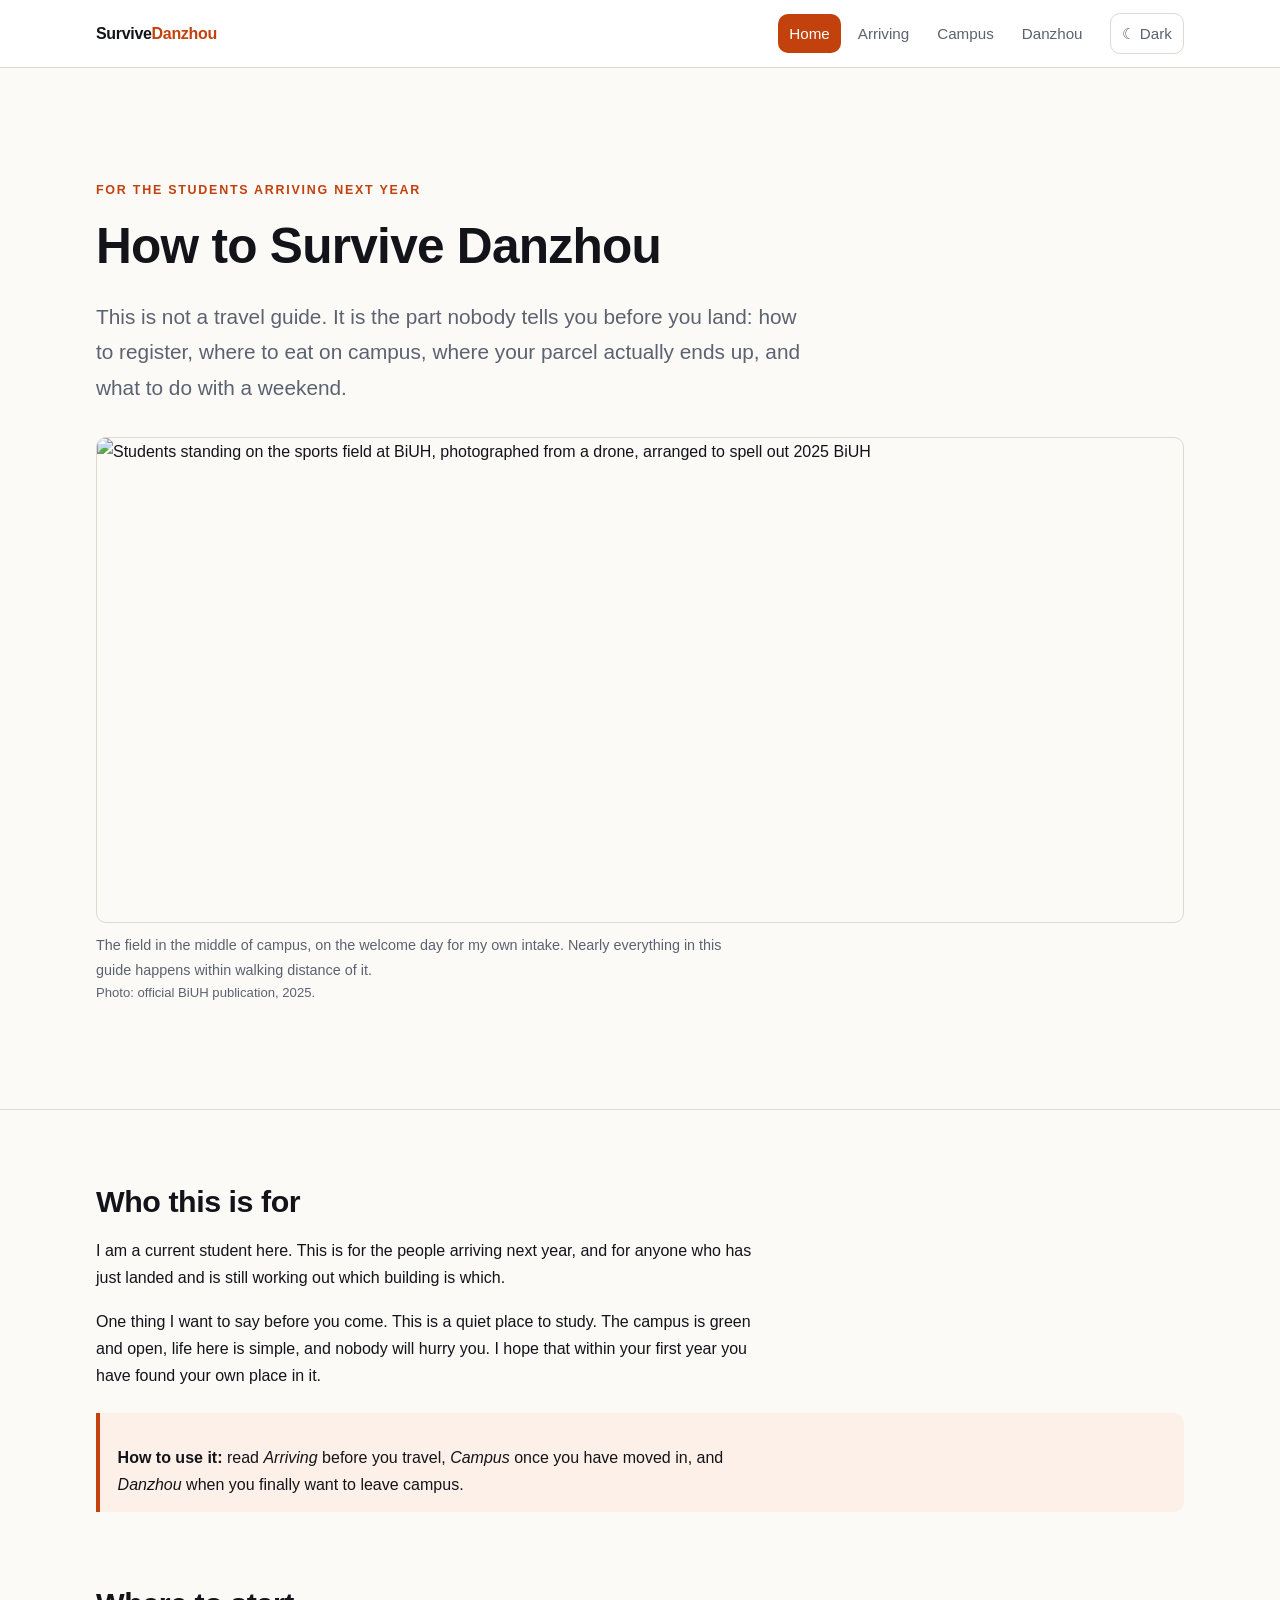
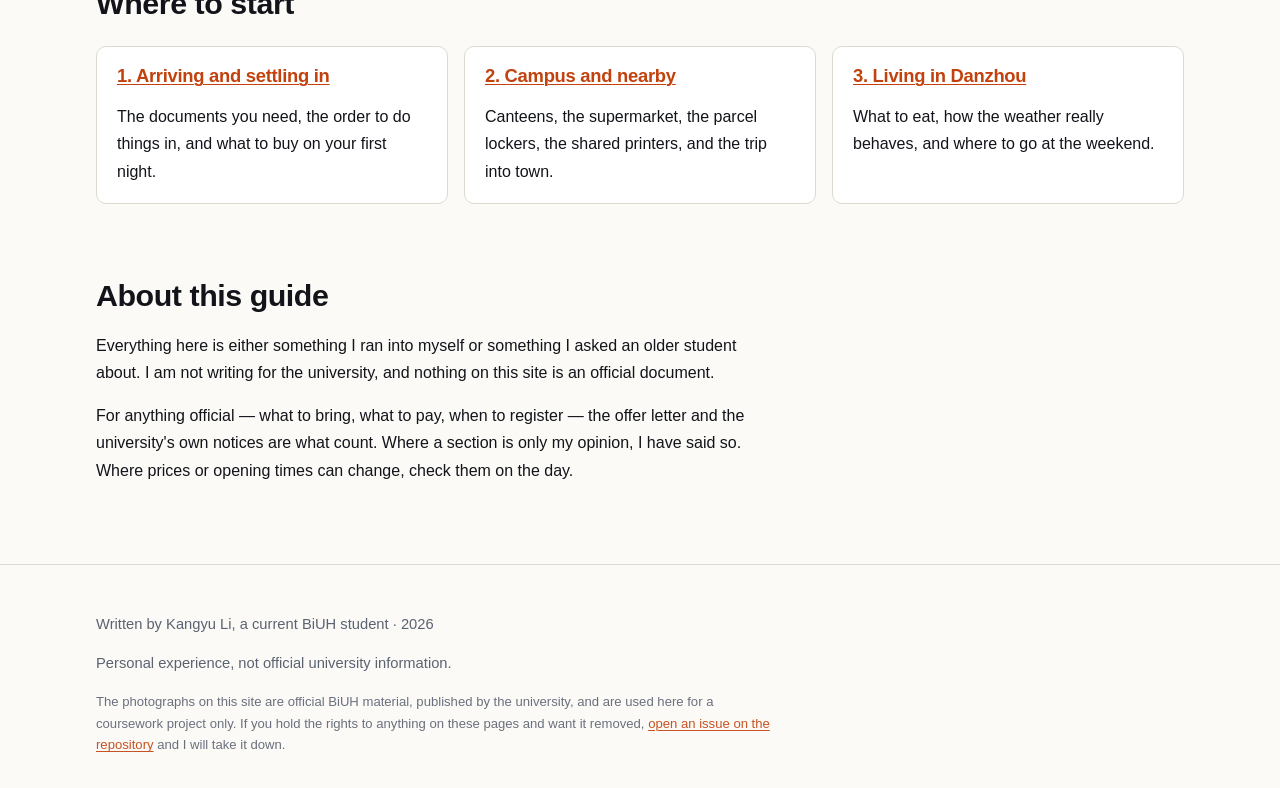
==== index.html @ 8261fba6 "a11y: name the theme button by what it does, and give the table and the landmark what they were miss" ====
<!doctype html>
<html lang="en">
<head>
<meta charset="utf-8">
<meta name="viewport" content="width=device-width, initial-scale=1">
<title>How to Survive Danzhou — a guide for new students</title>
<meta name="description" content="A survival guide for new BiUH students in Danzhou: getting registered, campus routine, local food and getting around.">

<!-- ===== Open Graph / link preview (required on every page) ===== -->
<meta property="og:title" content="How to Survive Danzhou">
<meta property="og:description" content="Registration, campus routine, local food and getting around — written by a student who just went through it.">
<meta property="og:image" content="https://likangyu070710-source.github.io/Git/images/og-image.jpg">
<meta property="og:url" content="https://likangyu070710-source.github.io/Git/">
<meta property="og:type" content="website">
<meta name="twitter:card" content="summary_large_image">

<!-- Icons: teacher's spec is favicon 32×32 and app icon 180×180, square PNG -->
<link rel="icon" href="images/favicon-32.png" sizes="32x32">
<link rel="apple-touch-icon" href="images/apple-touch-icon.png">
<link rel="icon" href="images/favicon-192.png" sizes="192x192">

<link rel="stylesheet" href="css/style.css">
<!-- apply the saved theme before paint, so dark mode does not flash white -->
<script>try{if(localStorage.getItem("danzhou-theme")==="dark")document.documentElement.setAttribute("data-theme","dark")}catch(e){}</script>
</head>
<body>

<a class="skip" href="#main">Skip to main content</a>

<header class="site-header">
  <div class="wrap">
    <a class="brand" href="index.html">Survive<span>Danzhou</span></a>
    <nav class="site-nav" aria-label="Main">
      <ul>
        <li><a href="index.html" aria-current="page">Home</a></li>
        <li><a href="arrive.html">Arriving</a></li>
        <li><a href="campus.html">Campus</a></li>
        <li><a href="danzhou.html">Danzhou</a></li>
      </ul>
    </nav>
    <button class="theme-toggle" type="button" aria-label="Switch to dark mode">☾ Dark</button>
  </div>
</header>

<main id="main" tabindex="-1">

  <section class="hero">
    <div class="wrap">
      <p class="kicker">For the students arriving next year</p>
      <h1>How to Survive Danzhou</h1>
      <p class="lead">This is not a travel guide. It is the part nobody tells you before you land: how to register, where to eat on campus, where your parcel actually ends up, and what to do with a weekend.</p>
      <figure class="photo">
        <img src="images/campus-aerial.jpg" width="1600" height="713"
             alt="Students standing on the sports field at BiUH, photographed from a drone, arranged to spell out 2025 BiUH">
        <figcaption>The field in the middle of campus, on the welcome day for my own intake. Nearly everything in this guide happens within walking distance of it.
          <span class="credit">Photo: official BiUH publication, 2025.</span>
        </figcaption>
      </figure>
    </div>
  </section>

  <div class="wrap">

    <section aria-labelledby="who">
      <h2 id="who">Who this is for</h2>
      <p>I am a current student here. This is for the people arriving next year, and for anyone who has just landed and is still working out which building is which.</p>
      <p>One thing I want to say before you come. This is a quiet place to study. The campus is green and open, life here is simple, and nobody will hurry you. I hope that within your first year you have found your own place in it.</p>
      <div class="note">
        <p><strong>How to use it:</strong> read <em>Arriving</em> before you travel, <em>Campus</em> once you have moved in, and <em>Danzhou</em> when you finally want to leave campus.</p>
      </div>
    </section>

    <section aria-labelledby="start">
      <h2 id="start">Where to start</h2>
      <div class="grid">

        <article class="card">
          <h3><a href="arrive.html">1. Arriving and settling in</a></h3>
          <p>The documents you need, the order to do things in, and what to buy on your first night.</p>
        </article>

        <article class="card">
          <h3><a href="campus.html">2. Campus and nearby</a></h3>
          <p>Canteens, the supermarket, the parcel lockers, the shared printers, and the trip into town.</p>
        </article>

        <article class="card">
          <h3><a href="danzhou.html">3. Living in Danzhou</a></h3>
          <p>What to eat, how the weather really behaves, and where to go at the weekend.</p>
        </article>

      </div>
    </section>

    <section aria-labelledby="about">
      <h2 id="about">About this guide</h2>
      <p>Everything here is either something I ran into myself or something I asked an older student about. I am not writing for the university, and nothing on this site is an official document.</p>
      <p>For anything official — what to bring, what to pay, when to register — the offer letter and the university's own notices are what count. Where a section is only my opinion, I have said so. Where prices or opening times can change, check them on the day.</p>
    </section>

  </div>
</main>

<footer class="site-footer">
  <div class="wrap">
    <p>Written by Kangyu Li, a current BiUH student · 2026</p>
    <p>Personal experience, not official university information.</p>
    <p class="fineprint">The photographs on this site are official BiUH material, published by the university, and are used here for a coursework project only. If you hold the rights to anything on these pages and want it removed, <a href="https://github.com/likangyu070710-source/Git/issues">open an issue on the repository</a> and I will take it down.</p>
  </div>
</footer>

<script src="js/theme.js"></script>
</body>
</html>
---- css/style.css ----
/* ==========================================================================
   新生在儋州怎么活下来 — 样式表
   单一样式表，四个页面共用（Lesson 3：Use external. Almost always.）
   组织顺序：变量 → 基础 → 布局 → 组件 → 页面 → 响应式
   ========================================================================== */

/* ---- 1. 变量（统一在这里换色，全站跟着变） ---- */
:root {
  --paper: #fbfaf7;
  --ink: #12141a;
  --dim: #5b6270;
  --line: #ded9d0;
  --accent: #c2410c;
  --accent-soft: #fdf0e8;
  --card: #ffffff;
  /* 橙色底上的文字：浅色模式的橙够深，配白字；深色模式见下一块 */
  --on-accent: #ffffff;
  --max: 68rem;
  --radius: 10px;
  --header-offset: 5rem;   /* 粘性顶栏的实际高度，锚点跳转时用来让开它 */
}

/* 深色模式：由 js/theme.js 在 <html> 上加 data-theme="dark" 触发 */
html[data-theme="dark"] {
  --paper: #14161c;
  --ink: #ecebe7;
  --dim: #a2a8b4;
  --line: #2c303a;
  --accent: #fb8f5c;
  --accent-soft: #241c17;
  --card: #1b1e25;
  /* 深色模式的橙偏亮，白字只有 2.3:1，看不清；换成深字是 7.9:1 */
  --on-accent: #14161c;
}

/* ---- 2. 基础 ---- */
*,
*::before,
*::after { box-sizing: border-box; }   /* border-box：宽度含 padding 与边框 */

/* scroll-padding-top：顶栏是 sticky 的，锚点落到标题上时要把这段高度让出来，
   否则标题会滑到顶栏背后被完全挡住 */
html {
  scroll-behavior: smooth;
  scroll-padding-top: var(--header-offset);
}

body {
  margin: 0;
  background: var(--paper);
  color: var(--ink);
  /* latin-first stack: this site is written in English, so no CJK face should win */
  font: 16px/1.7 -apple-system, BlinkMacSystemFont, "Segoe UI", Roboto,
        "Helvetica Neue", Arial, system-ui, sans-serif;
  /* these are inherited properties — set once on body (Lesson 3: text flows down) */
}

img { max-width: 100%; height: auto; display: block; }

a { color: var(--accent); text-decoration-thickness: 1px; text-underline-offset: 2px; }
a:hover { text-decoration-thickness: 2px; }

h1, h2, h3 { line-height: 1.2; letter-spacing: -0.015em; }
h1 { font-size: clamp(1.9rem, 5vw, 3.1rem); margin: 0 0 .45em; }
h2 { font-size: clamp(1.35rem, 3vw, 1.9rem); margin: 2.4em 0 .6em; }
h3 { font-size: 1.15rem; margin: 1.8em 0 .4em; }

p, li { max-width: 42em; }

/* 键盘可访问性：跳到主内容 */
.skip {
  position: absolute;
  left: -9999px;
  top: 0;
  background: var(--accent);
  color: var(--on-accent);
  padding: .7rem 1.1rem;
  z-index: 99;
  border-radius: 0 0 var(--radius) 0;
}
.skip:focus { left: 0; }

/* ---- 3. 布局 ---- */
.wrap {
  width: min(100% - 2.5rem, var(--max));
  margin-inline: auto;
}

.site-header {
  border-bottom: 1px solid var(--line);
  background: var(--card);
  position: sticky;
  top: 0;
  z-index: 10;
}
.site-header .wrap {
  display: flex;
  align-items: center;
  gap: 1rem;
  flex-wrap: wrap;
  padding-block: .8rem;
}

.brand {
  font-weight: 700;
  letter-spacing: -0.02em;
  text-decoration: none;
  color: var(--ink);
  margin-right: auto;      /* 把导航推到右边 */
}
.brand span { color: var(--accent); }

.site-nav ul {
  display: flex;
  gap: .35rem;
  list-style: none;
  margin: 0;
  padding: 0;
  flex-wrap: wrap;
}
.site-nav a {
  display: block;
  padding: .42rem .7rem;
  border-radius: var(--radius);
  text-decoration: none;
  color: var(--dim);
  font-size: .95rem;
}
.site-nav a:hover { background: var(--accent-soft); color: var(--accent); }
.site-nav a[aria-current="page"] { background: var(--accent); color: var(--on-accent); }

main { padding-block: 2.5rem 4rem; }

.site-footer {
  border-top: 1px solid var(--line);
  padding-block: 2rem;
  color: var(--dim);
  font-size: .92rem;
}

/* 版权与出处：比页脚正文再小一号，但保持可读 */
.fineprint {
  font-size: .82rem;
  line-height: 1.65;
  opacity: .9;
  margin: .9rem 0 0;
  max-width: 52em;
}

/* 两栏：主内容 + 侧栏 */
.with-aside {
  display: grid;
  gap: 2.5rem;
  grid-template-columns: minmax(0, 1fr);
}
@media (min-width: 60rem) {
  .with-aside { grid-template-columns: minmax(0, 1fr) 17rem; }
}

/* 卡片网格：自适应，手机上自动一列（响应式要求） */
.grid {
  display: grid;
  gap: 1rem;
  grid-template-columns: repeat(auto-fit, minmax(15rem, 1fr));
  margin: 1.5rem 0;
}

/* ---- 4. 组件 ---- */
.hero {
  padding-block: clamp(2rem, 7vw, 4.5rem);
  border-bottom: 1px solid var(--line);
}
.hero .kicker {
  text-transform: uppercase;
  letter-spacing: .14em;
  font-size: .78rem;
  font-weight: 700;
  color: var(--accent);
  margin: 0 0 1rem;
}
.hero p.lead {
  font-size: clamp(1.05rem, 2.2vw, 1.3rem);
  color: var(--dim);
  max-width: 34em;
}

.card {
  background: var(--card);
  border: 1px solid var(--line);
  border-radius: var(--radius);
  padding: 1.15rem 1.25rem;
}
.card h3 { margin-top: 0; }
.card p:last-child { margin-bottom: 0; }

.note {
  background: var(--accent-soft);
  border-left: 4px solid var(--accent);
  border-radius: 0 var(--radius) var(--radius) 0;
  padding: .9rem 1.1rem;
  margin: 1.5rem 0;
}
.note p:last-child { margin-bottom: 0; }

.btn {
  display: inline-block;
  background: var(--accent);
  color: var(--on-accent);
  text-decoration: none;
  padding: .7rem 1.15rem;
  border-radius: var(--radius);
  border: 1px solid var(--accent);
  font-weight: 600;
  cursor: pointer;
  font-size: 1rem;
}
.btn:hover { filter: brightness(1.08); }

table {
  border-collapse: collapse;
  width: 100%;
  margin: 1.5rem 0;
  font-size: .97rem;
}
th, td {
  border-bottom: 1px solid var(--line);
  padding: .6rem .7rem;
  text-align: left;
  vertical-align: top;
}
th { background: var(--accent-soft); }

/* 行首列是表格的行标题（<th scope="row">），不跟着表头一起上色，
   否则一列橙色会把正文压得看不出层级 */
tbody th { background: none; font-weight: 600; }

/* 筛选控件（js/filter.js 会用） */
.filters {
  display: flex;
  gap: .5rem;
  flex-wrap: wrap;
  margin: 1.5rem 0 1rem;
}
.filters button {
  font: inherit;
  font-size: .95rem;
  padding: .45rem .9rem;
  border-radius: 999px;
  border: 1px solid var(--line);
  background: var(--card);
  color: var(--ink);
  cursor: pointer;
}
.filters button:hover { border-color: var(--accent); color: var(--accent); }
.filters button[aria-pressed="true"] {
  background: var(--accent);
  border-color: var(--accent);
  color: var(--on-accent);
}

.filter-status { color: var(--dim); font-size: .92rem; margin: 0 0 1rem; }

/* 照片：图 + 说明。说明用 .credit 单独一行写来源 */
.photo { margin: 2rem 0; }
.photo img {
  width: 100%;
  border: 1px solid var(--line);
  border-radius: var(--radius);
}
.photo figcaption {
  color: var(--dim);
  font-size: .9rem;
  margin-top: .65rem;
  max-width: 46em;
}
.photo .credit { display: block; font-size: .82rem; }

/* 两张并排，窄屏自动叠成一列 */
.photo-pair {
  display: grid;
  gap: 1rem;
  grid-template-columns: repeat(auto-fit, minmax(16rem, 1fr));
  margin: 2rem 0;
}
.photo-pair .photo { margin: 0; }

/* 主题切换按钮 */
.theme-toggle {
  font: inherit;
  font-size: .95rem;
  padding: .42rem .7rem;
  border-radius: var(--radius);
  border: 1px solid var(--line);
  background: var(--card);
  color: var(--dim);
  cursor: pointer;
}
.theme-toggle:hover { border-color: var(--accent); color: var(--accent); }

/* ---- 5. 页面专属 ---- */
.toc {
  background: var(--card);
  border: 1px solid var(--line);
  border-radius: var(--radius);
  padding: 1.1rem 1.25rem;
  position: sticky;
  top: 5rem;
  align-self: start;
  font-size: .95rem;
}
.toc h2 { margin: 0 0 .6rem; font-size: .8rem; text-transform: uppercase; letter-spacing: .12em; color: var(--dim); }
.toc ul { margin: 0; padding-left: 1.1em; }
.toc li { margin: .3em 0; }

.steps { counter-reset: step; list-style: none; padding: 0; }
.steps > li {
  counter-increment: step;
  position: relative;
  padding-left: 3rem;
  margin: 1.2rem 0;
}
.steps > li::before {
  content: counter(step);
  position: absolute;
  left: 0;
  top: .1rem;
  width: 2rem;
  height: 2rem;
  display: grid;
  place-items: center;
  background: var(--accent);
  color: var(--on-accent);
  border-radius: 50%;
  font-weight: 700;
  font-size: .95rem;
}

.checklist { list-style: none; padding: 0; }
.checklist li { padding-left: 1.7rem; position: relative; margin: .45em 0; }
.checklist li::before {
  content: "☐";
  position: absolute;
  left: 0;
  color: var(--accent);
  font-size: 1.1em;
}

/* ---- 6. 响应式细节 ---- */
@media (max-width: 40rem) {
  /* 手机上顶栏压成两行：品牌 + 主题按钮一行，导航独占一行。
     不改的话 brand / nav / 按钮会折成三行，sticky 顶栏会吃掉 1/5 屏高 */
  :root { --header-offset: 7rem; }

  .site-header .wrap {
    padding-block: .6rem;
    gap: .35rem .6rem;
  }
  .brand { order: 1; }
  .theme-toggle { order: 2; }
  .site-nav { order: 3; flex-basis: 100%; }
  .site-nav ul { gap: .2rem; }
  .site-nav a { padding: .35rem .5rem; font-size: .88rem; }
  .toc { position: static; }
}

/* 320px 这类最窄的机器上，导航四个词会自己折成两行，把顶栏又撑高一层。
   只收紧左右内边距（字号不动）就够放下四个词，顶栏因此稳定在两行 */
@media (max-width: 24rem) {
  .site-nav a { padding: .3rem .3rem; }
}

/* 尊重"减少动态效果"的系统设置 */
@media (prefers-reduced-motion: reduce) {
  html { scroll-behavior: auto; }
  * { transition: none !important; animation: none !important; }
}

/* 打印：把导航、页脚、侧栏去掉，并强制浅色纸墨。
   只覆盖变量、不碰组件规则 —— 深色模式下按打印也不会印出一张黑纸 */
@media print {
  :root,
  html[data-theme="dark"] {
    --paper: #fff;
    --ink: #000;
    --line: #bbb;
    --card: #fff;
    --accent: #c2410c;      /* 打印固定用浅色模式那支深橙，两种主题出来一致 */
    --accent-soft: #f4f4f4;
    --on-accent: #fff;
  }
  /* 浏览器默认不印背景色：白字配强调色底会印成"白底白字"看不见，
     所以强制把这几块底色一起印出来 */
  html { print-color-adjust: exact; -webkit-print-color-adjust: exact; }
  .site-header, .site-footer, .toc, .filters, .theme-toggle, .skip { display: none; }
}
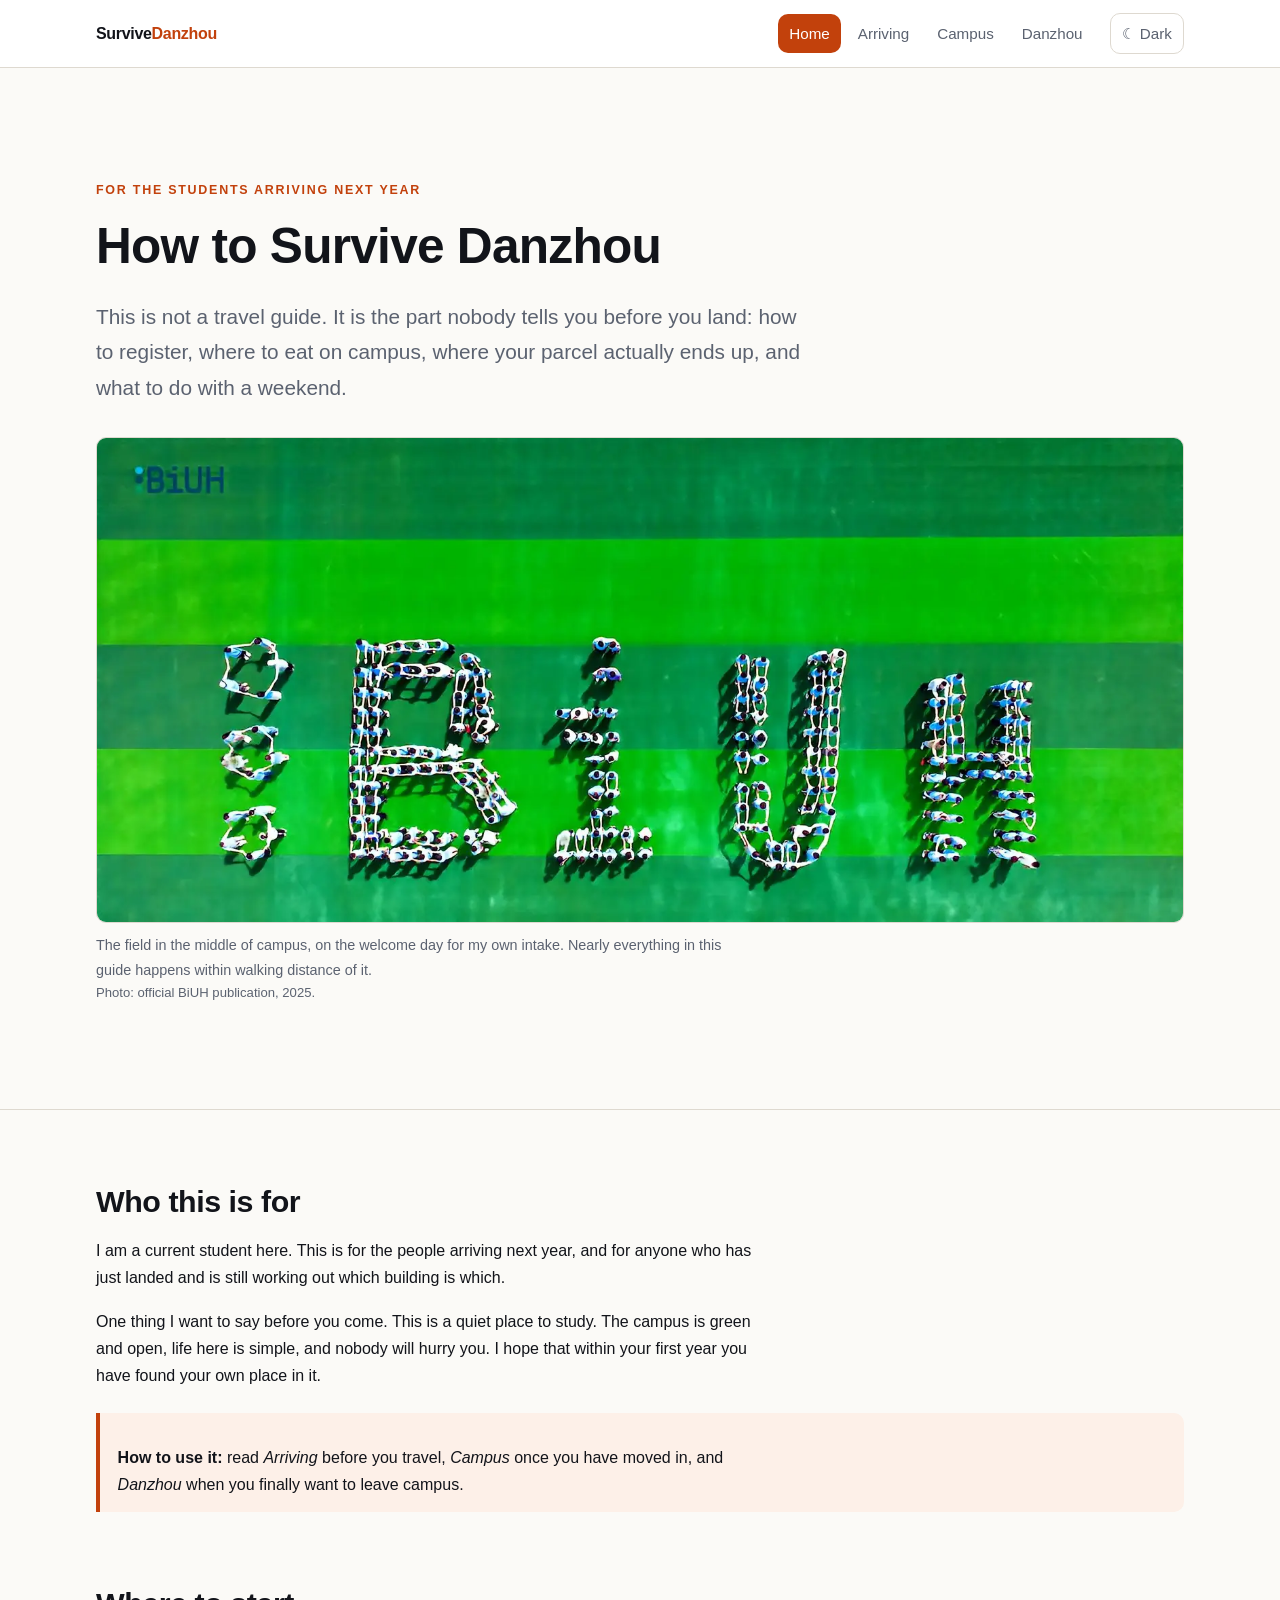
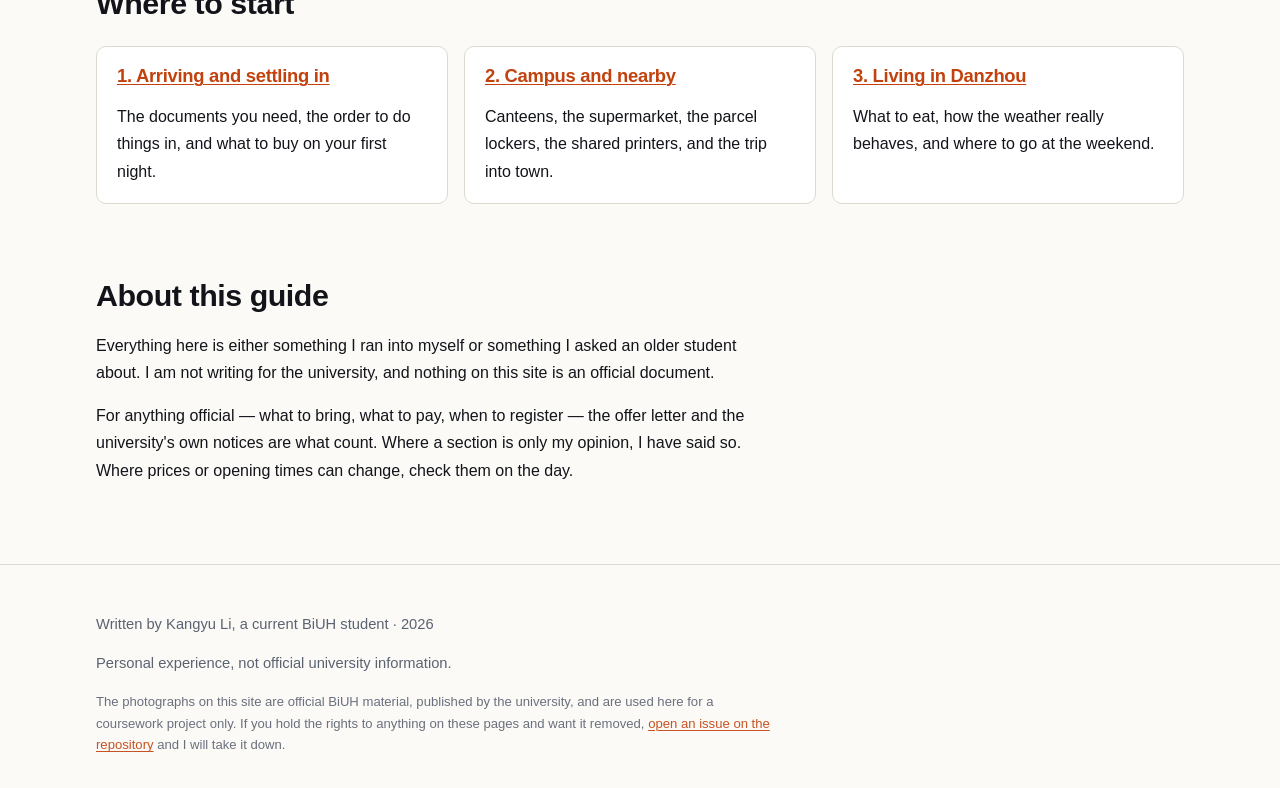
==== commit 42e6f725: "perf: ship the campus photographs as WebP, and keep the source files out of the site" ====
--- a/index.html
+++ b/index.html
@@ -9,8 +9,8 @@
 <!-- ===== Open Graph / link preview (required on every page) ===== -->
 <meta property="og:title" content="How to Survive Danzhou">
 <meta property="og:description" content="Registration, campus routine, local food and getting around — written by a student who just went through it.">
-<meta property="og:image" content="https://likangyu070710-source.github.io/Git/images/og-image.jpg">
-<meta property="og:url" content="https://likangyu070710-source.github.io/Git/">
+<meta property="og:image" content="https://likangyu070710-source.github.io/my-project/images/og-image.jpg">
+<meta property="og:url" content="https://likangyu070710-source.github.io/my-project/">
 <meta property="og:type" content="website">
 <meta name="twitter:card" content="summary_large_image">
 
@@ -50,7 +50,7 @@
       <h1>How to Survive Danzhou</h1>
       <p class="lead">This is not a travel guide. It is the part nobody tells you before you land: how to register, where to eat on campus, where your parcel actually ends up, and what to do with a weekend.</p>
       <figure class="photo">
-        <img src="images/campus-aerial.jpg" width="1600" height="713"
+        <img src="images/campus-aerial.webp" width="1600" height="713"
              alt="Students standing on the sports field at BiUH, photographed from a drone, arranged to spell out 2025 BiUH">
         <figcaption>The field in the middle of campus, on the welcome day for my own intake. Nearly everything in this guide happens within walking distance of it.
           <span class="credit">Photo: official BiUH publication, 2025.</span>
--- a/css/style.css
+++ b/css/style.css
@@ -201,20 +201,6 @@
   margin: 1.5rem 0;
 }
 .note p:last-child { margin-bottom: 0; }
-
-.btn {
-  display: inline-block;
-  background: var(--accent);
-  color: var(--on-accent);
-  text-decoration: none;
-  padding: .7rem 1.15rem;
-  border-radius: var(--radius);
-  border: 1px solid var(--accent);
-  font-weight: 600;
-  cursor: pointer;
-  font-size: 1rem;
-}
-.btn:hover { filter: brightness(1.08); }
 
 table {
   border-collapse: collapse;
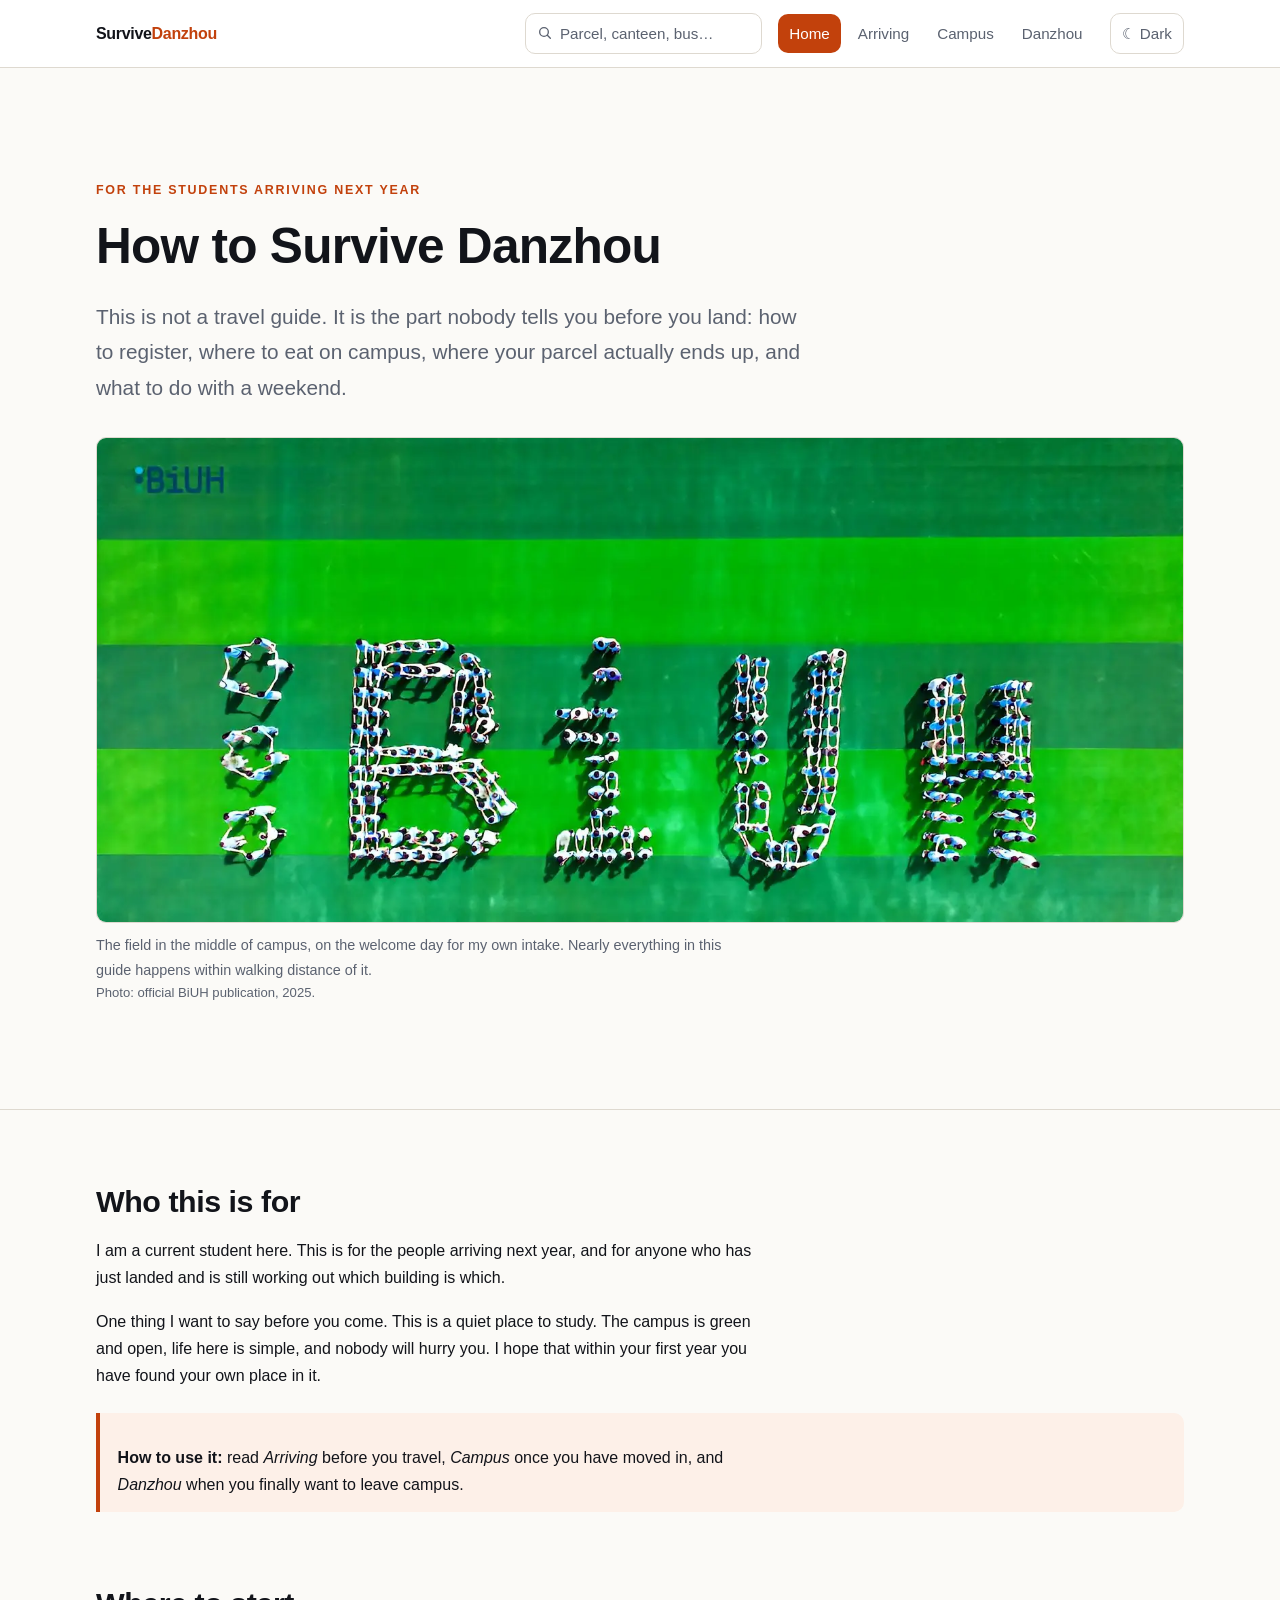
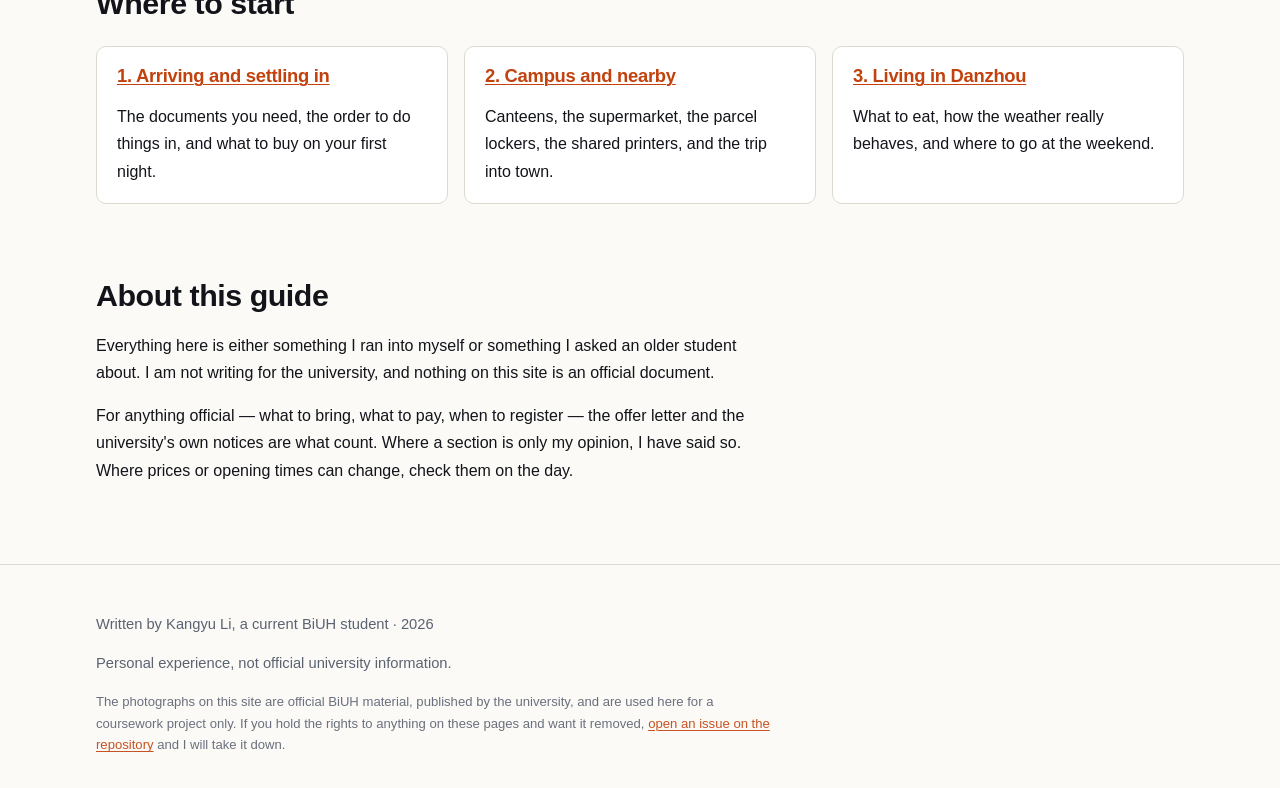
==== commit de66bb9f: "feat: site-wide search in the header A client-side search field that indexes the four pages by fetch" ====
--- a/index.html
+++ b/index.html
@@ -6,7 +6,7 @@
 <title>How to Survive Danzhou — a guide for new students</title>
 <meta name="description" content="A survival guide for new BiUH students in Danzhou: getting registered, campus routine, local food and getting around.">
 
-<!-- ===== Open Graph / link preview (required on every page) ===== -->
+<!-- ===== Open Graph / link preview ===== -->
 <meta property="og:title" content="How to Survive Danzhou">
 <meta property="og:description" content="Registration, campus routine, local food and getting around — written by a student who just went through it.">
 <meta property="og:image" content="https://likangyu070710-source.github.io/my-project/images/og-image.jpg">
@@ -14,7 +14,6 @@
 <meta property="og:type" content="website">
 <meta name="twitter:card" content="summary_large_image">
 
-<!-- Icons: teacher's spec is favicon 32×32 and app icon 180×180, square PNG -->
 <link rel="icon" href="images/favicon-32.png" sizes="32x32">
 <link rel="apple-touch-icon" href="images/apple-touch-icon.png">
 <link rel="icon" href="images/favicon-192.png" sizes="192x192">
@@ -30,6 +29,24 @@
 <header class="site-header">
   <div class="wrap">
     <a class="brand" href="index.html">Survive<span>Danzhou</span></a>
+    <div class="search" data-search hidden>
+      <button class="search__toggle" type="button" aria-expanded="false" aria-controls="search-panel" aria-label="Open search">
+        <svg class="search__glass" viewBox="0 0 24 24" width="18" height="18" aria-hidden="true" focusable="false"><circle cx="10.5" cy="10.5" r="6.5" fill="none" stroke="currentColor" stroke-width="2"></circle><path d="M15.5 15.5 20 20" fill="none" stroke="currentColor" stroke-width="2" stroke-linecap="round"></path></svg>
+        <svg class="search__cross" viewBox="0 0 24 24" width="18" height="18" aria-hidden="true" focusable="false"><path d="M6 6 18 18 M18 6 6 18" fill="none" stroke="currentColor" stroke-width="2" stroke-linecap="round"></path></svg>
+      </button>
+      <div class="search__box">
+        <label class="sr-only" for="site-search">Search the guide</label>
+        <svg class="search__icon" viewBox="0 0 24 24" width="16" height="16" aria-hidden="true" focusable="false"><circle cx="10.5" cy="10.5" r="6.5" fill="none" stroke="currentColor" stroke-width="2"></circle><path d="M15.5 15.5 20 20" fill="none" stroke="currentColor" stroke-width="2" stroke-linecap="round"></path></svg>
+        <input id="site-search" class="search__input" type="text" role="combobox" aria-expanded="false" aria-controls="search-list" aria-autocomplete="list" autocomplete="off" spellcheck="false" enterkeyhint="search" placeholder="Parcel, canteen, bus…">
+        <button class="search__clear" type="button" hidden>Clear</button>
+      </div>
+      <div class="search__panel" id="search-panel" hidden>
+        <p class="s-meta"></p>
+        <ul class="s-list" id="search-list" role="listbox" aria-label="Search results" hidden></ul>
+        <div class="s-empty" hidden></div>
+      </div>
+      <p class="sr-only" role="status" aria-live="polite" data-search-status></p>
+    </div>
     <nav class="site-nav" aria-label="Main">
       <ul>
         <li><a href="index.html" aria-current="page">Home</a></li>
@@ -109,6 +126,8 @@
   </div>
 </footer>
 
+<script src="js/header.js"></script>
 <script src="js/theme.js"></script>
+<script src="js/search.js"></script>
 </body>
 </html>
--- a/css/style.css
+++ b/css/style.css
@@ -1,10 +1,10 @@
 /* ==========================================================================
-   新生在儋州怎么活下来 — 样式表
-   单一样式表，四个页面共用（Lesson 3：Use external. Almost always.）
-   组织顺序：变量 → 基础 → 布局 → 组件 → 页面 → 响应式
+   How to Survive Danzhou — stylesheet
+   One stylesheet shared by all four pages: external, never inline or internal.
+   Order: variables → base → layout → components → page-specific → responsive
    ========================================================================== */
 
-/* ---- 1. 变量（统一在这里换色，全站跟着变） ---- */
+/* ---- 1. Variables — change a colour here and the whole site follows ---- */
 :root {
   --paper: #fbfaf7;
   --ink: #12141a;
@@ -13,14 +13,20 @@
   --accent: #c2410c;
   --accent-soft: #fdf0e8;
   --card: #ffffff;
-  /* 橙色底上的文字：浅色模式的橙够深，配白字；深色模式见下一块 */
+  /* Text on the accent: the light-mode orange is dark enough for white text; dark mode is handled below */
   --on-accent: #ffffff;
   --max: 68rem;
   --radius: 10px;
-  --header-offset: 5rem;   /* 粘性顶栏的实际高度，锚点跳转时用来让开它 */
-}
-
-/* 深色模式：由 js/theme.js 在 <html> 上加 data-theme="dark" 触发 */
+  --header-offset: 5rem;   /* real height of the sticky header — anchor jumps clear it by this much;
+                              overridden at runtime by js/header.js, which measures the real height */
+  --head-pad: .8rem;       /* the header's padding-block; the search panel's top is derived from it */
+  --search-w: 15rem;       /* 240px inline search field */
+  --search-h: 2.5625rem;   /* 41px = the theme button's rendered height */
+  --search-panel-w: 22rem; /* 352px results panel */
+  --row-hover: var(--accent-soft);
+}
+
+/* Dark mode: js/theme.js sets data-theme="dark" on <html> */
 html[data-theme="dark"] {
   --paper: #14161c;
   --ink: #ecebe7;
@@ -29,17 +35,20 @@
   --accent: #fb8f5c;
   --accent-soft: #241c17;
   --card: #1b1e25;
-  /* 深色模式的橙偏亮，白字只有 2.3:1，看不清；换成深字是 7.9:1 */
+  /* The dark-mode orange is lighter: white on it is only 2.3:1, dark text reaches 7.9:1 */
   --on-accent: #14161c;
-}
-
-/* ---- 2. 基础 ---- */
+  /* accent-soft is 1.005:1 against --card here, so a hovered or highlighted
+     row must use --line instead — see the search panel below */
+  --row-hover: var(--line);
+}
+
+/* ---- 2. Base ---- */
 *,
 *::before,
-*::after { box-sizing: border-box; }   /* border-box：宽度含 padding 与边框 */
-
-/* scroll-padding-top：顶栏是 sticky 的，锚点落到标题上时要把这段高度让出来，
-   否则标题会滑到顶栏背后被完全挡住 */
+*::after { box-sizing: border-box; }   /* border-box: width includes padding and border */
+
+/* scroll-padding-top: the header is sticky, so an anchored heading has to clear
+   it — otherwise the heading lands behind the header and is completely hidden */
 html {
   scroll-behavior: smooth;
   scroll-padding-top: var(--header-offset);
@@ -52,7 +61,7 @@
   /* latin-first stack: this site is written in English, so no CJK face should win */
   font: 16px/1.7 -apple-system, BlinkMacSystemFont, "Segoe UI", Roboto,
         "Helvetica Neue", Arial, system-ui, sans-serif;
-  /* these are inherited properties — set once on body (Lesson 3: text flows down) */
+  /* Inherited properties — set once on body and they flow down */
 }
 
 img { max-width: 100%; height: auto; display: block; }
@@ -67,7 +76,7 @@
 
 p, li { max-width: 42em; }
 
-/* 键盘可访问性：跳到主内容 */
+/* Keyboard access: skip straight to the main content */
 .skip {
   position: absolute;
   left: -9999px;
@@ -80,7 +89,24 @@
 }
 .skip:focus { left: 0; }
 
-/* ---- 3. 布局 ---- */
+/* One focus ring for the whole site. The browser's default blue is nearly
+   invisible against the dark paper, so it is replaced here once; nothing
+   else on the site may set outline:none. */
+:focus-visible { outline: 2px solid var(--accent); outline-offset: 2px; }
+
+/* Text for the screen reader only: kept in the layout as one clipped pixel,
+   not display:none, so it is still announced. */
+.sr-only {
+  position: absolute;
+  width: 1px; height: 1px;
+  margin: -1px; padding: 0;
+  overflow: hidden;
+  clip-path: inset(50%);
+  white-space: nowrap;
+  border: 0;
+}
+
+/* ---- 3. Layout ---- */
 .wrap {
   width: min(100% - 2.5rem, var(--max));
   margin-inline: auto;
@@ -98,7 +124,7 @@
   align-items: center;
   gap: 1rem;
   flex-wrap: wrap;
-  padding-block: .8rem;
+  padding-block: var(--head-pad);
 }
 
 .brand {
@@ -106,7 +132,7 @@
   letter-spacing: -0.02em;
   text-decoration: none;
   color: var(--ink);
-  margin-right: auto;      /* 把导航推到右边 */
+  margin-right: auto;      /* pushes the navigation to the right */
 }
 .brand span { color: var(--accent); }
 
@@ -138,7 +164,7 @@
   font-size: .92rem;
 }
 
-/* 版权与出处：比页脚正文再小一号，但保持可读 */
+/* Credits and sources: one step smaller than the footer text, but still readable */
 .fineprint {
   font-size: .82rem;
   line-height: 1.65;
@@ -147,7 +173,7 @@
   max-width: 52em;
 }
 
-/* 两栏：主内容 + 侧栏 */
+/* Two columns: main content + sidebar */
 .with-aside {
   display: grid;
   gap: 2.5rem;
@@ -157,7 +183,7 @@
   .with-aside { grid-template-columns: minmax(0, 1fr) 17rem; }
 }
 
-/* 卡片网格：自适应，手机上自动一列（响应式要求） */
+/* Card grid: auto-fitting, collapsing to one column on a phone */
 .grid {
   display: grid;
   gap: 1rem;
@@ -165,7 +191,7 @@
   margin: 1.5rem 0;
 }
 
-/* ---- 4. 组件 ---- */
+/* ---- 4. Components ---- */
 .hero {
   padding-block: clamp(2rem, 7vw, 4.5rem);
   border-bottom: 1px solid var(--line);
@@ -216,11 +242,11 @@
 }
 th { background: var(--accent-soft); }
 
-/* 行首列是表格的行标题（<th scope="row">），不跟着表头一起上色，
-   否则一列橙色会把正文压得看不出层级 */
+/* The leading column holds row headers (<th scope="row">), so it does not take
+   the header colour — a whole orange column would flatten the hierarchy */
 tbody th { background: none; font-weight: 600; }
 
-/* 筛选控件（js/filter.js 会用） */
+/* Filter controls — driven by js/filter.js */
 .filters {
   display: flex;
   gap: .5rem;
@@ -246,7 +272,7 @@
 
 .filter-status { color: var(--dim); font-size: .92rem; margin: 0 0 1rem; }
 
-/* 照片：图 + 说明。说明用 .credit 单独一行写来源 */
+/* Photograph: image + caption. The source goes on its own .credit line */
 .photo { margin: 2rem 0; }
 .photo img {
   width: 100%;
@@ -261,7 +287,7 @@
 }
 .photo .credit { display: block; font-size: .82rem; }
 
-/* 两张并排，窄屏自动叠成一列 */
+/* Two side by side, stacking on narrow screens */
 .photo-pair {
   display: grid;
   gap: 1rem;
@@ -270,7 +296,7 @@
 }
 .photo-pair .photo { margin: 0; }
 
-/* 主题切换按钮 */
+/* Theme toggle button */
 .theme-toggle {
   font: inherit;
   font-size: .95rem;
@@ -283,14 +309,237 @@
 }
 .theme-toggle:hover { border-color: var(--accent); color: var(--accent); }
 
-/* ---- 5. 页面专属 ---- */
+/* ---- 4b. Site search ---------------------------------------------------
+   A header field that indexes the four pages in the browser at runtime.
+   Three layouts, and in every one the header keeps exactly the height it
+   had before the search was opened — the expanded field never participates
+   in the row the header's height is taken from. */
+
+.search { position: relative; }
+.search [hidden] { display: none !important; }
+
+.search__toggle {
+  display: none;               /* desktop shows the field, not the button */
+  align-items: center;
+  justify-content: center;
+  width: 2.75rem;
+  height: 2.75rem;
+  padding: 0;
+  border: 1px solid var(--line);
+  border-radius: var(--radius);
+  background: var(--card);
+  color: var(--dim);
+  cursor: pointer;
+}
+.search__toggle:hover { border-color: var(--accent); color: var(--accent); }
+.search__toggle .search__cross { display: none; }
+.search__toggle[aria-expanded="true"] { border-color: var(--accent); color: var(--accent); }
+.search__toggle[aria-expanded="true"] .search__glass { display: none; }
+.search__toggle[aria-expanded="true"] .search__cross { display: block; }
+
+.search__box {
+  position: relative;
+  display: flex;
+  align-items: center;
+  flex: 0 0 var(--search-w);
+}
+.search__icon {
+  position: absolute;
+  left: .72rem;
+  width: 16px;
+  height: 16px;
+  color: var(--dim);
+  pointer-events: none;
+}
+.search__input {
+  width: 100%;
+  height: var(--search-h);
+  padding: 0 .7rem 0 2.1rem;
+  border: 1px solid var(--line);
+  border-radius: var(--radius);
+  background: var(--card);
+  color: var(--ink);
+  font: inherit;
+  font-size: .95rem;
+  line-height: 1;
+}
+.search__input::placeholder { color: var(--dim); opacity: 1; }  /* Firefox dims it by default */
+.search__input:focus {
+  border-color: var(--accent);
+  outline: 2px solid var(--accent);
+  outline-offset: 2px;
+}
+.search__clear {
+  position: absolute;
+  right: .4rem;
+  height: 100%;
+  padding: 0 .4rem;
+  border: 0;
+  background: none;
+  font: inherit;
+  font-size: .82rem;
+  color: var(--dim);
+  cursor: pointer;
+}
+.search__clear:hover { color: var(--ink); }
+.search__box.has-value .search__input { padding-right: 2.6rem; }
+
+.search__panel {
+  position: absolute;
+  top: calc(100% + var(--head-pad) + 1px);
+  left: 0;
+  width: var(--search-panel-w);
+  background: var(--card);
+  border: 1px solid var(--line);
+  border-radius: var(--radius);
+  box-shadow: 0 18px 32px -24px rgb(0 0 0 / .45);
+  z-index: 20;
+  max-height: min(26rem, 70vh);
+  overflow-y: auto;
+  overscroll-behavior: contain;
+}
+
+.s-meta {
+  position: sticky;
+  top: 0;
+  z-index: 1;
+  display: flex;
+  justify-content: space-between;
+  align-items: baseline;
+  gap: .75rem;
+  margin: 0;
+  padding: .45rem 1rem;
+  background: var(--card);
+  border-bottom: 1px solid var(--line);
+  font-size: .82rem;
+  color: var(--dim);
+}
+.s-keys { font-size: .82rem; color: var(--dim); }
+
+.s-list { list-style: none; margin: 0; padding: 0; }
+
+.s-row {
+  display: block;
+  width: 100%;
+  text-align: left;
+  padding: .72rem 1rem;
+  cursor: pointer;
+}
+.s-row + .s-row { border-top: 1px solid var(--line); }
+.s-row:hover { background: var(--row-hover); }
+.s-row:hover .s-title { color: var(--accent); }
+.s-row.is-active { background: var(--row-hover); outline: 2px solid var(--accent); outline-offset: -2px; }
+
+.s-page {
+  display: block;
+  font-size: .78rem;
+  font-weight: 600;
+  letter-spacing: .1em;
+  text-transform: uppercase;
+  color: var(--dim);
+}
+.s-title {
+  display: block;
+  font-size: .95rem;
+  font-weight: 600;
+  line-height: 1.35;
+  color: var(--ink);
+  overflow-wrap: anywhere;
+}
+.s-snippet {
+  display: -webkit-box;
+  -webkit-line-clamp: 2;
+  -webkit-box-orient: vertical;
+  overflow: hidden;
+  margin-top: 2px;
+  font-size: .92rem;
+  line-height: 1.5;
+  color: var(--dim);
+  overflow-wrap: anywhere;
+}
+
+mark {
+  background: var(--accent-soft);
+  color: var(--ink);
+  text-decoration: underline;
+  text-decoration-thickness: 2px;
+  text-underline-offset: 2px;
+  border-radius: 2px;
+  padding: 0 .1em;
+}
+html[data-theme="dark"] mark { background: var(--line); }
+
+.s-empty { padding: 1.35rem 1rem; }
+.s-empty strong { display: block; font-size: .95rem; font-weight: 600; color: var(--ink); }
+.s-empty span { display: block; margin-top: .25rem; font-size: .92rem; color: var(--dim); }
+.s-retry {
+  margin-top: .5rem;
+  font: inherit;
+  font-size: .88rem;
+  padding: .35rem .8rem;
+  border: 1px solid var(--line);
+  border-radius: var(--radius);
+  background: var(--card);
+  color: var(--accent);
+  cursor: pointer;
+}
+.s-retry:hover { border-color: var(--accent); }
+
+/* Below 60rem the field collapses into the button, so a 60rem-wide header
+   does not have to grow a third row. The field's own position changes per
+   band — absolute over the nav row on a phone, in-flow on a mid-sized
+   window — but the header height never moves (see js/search.js). */
+@media (max-width: 60rem) {
+  .search__toggle { display: inline-flex; }
+  .search__box { display: none; }
+  .search__panel { max-height: min(50svh, 22rem); }
+}
+
+/* Mid-sized window: the field replaces the brand and nav in the one row,
+   and the toggle stays put as the close control. */
+@media (min-width: 40.0625rem) and (max-width: 60rem) {
+  .search[data-open] { display: flex; align-items: center; gap: .5rem; flex: 1 1 auto; max-width: 26rem; margin-right: auto; }
+  .search[data-open] .search__box { position: static; display: flex; flex: 1 1 auto; }
+  .site-header[data-search-open] .brand,
+  .site-header[data-search-open] .site-nav { display: none; }
+}
+
+/* Phone: the field covers the nav row (nav keeps its slot via visibility),
+   and both the field and the panel anchor to the header, not to the button. */
+@media (max-width: 40rem) {
+  .search { position: static; }
+  .search__panel {
+    top: calc(100% + 1px);
+    left: 1.25rem;
+    right: 1.25rem;
+    width: auto;
+  }
+  .search[data-open] .search__box {
+    display: flex;
+    position: absolute;
+    left: 1.25rem;
+    right: 1.25rem;
+    bottom: var(--head-pad);
+  }
+  .search[data-open] .search__box .search__input { height: 2.75rem; font-size: 1rem; }
+  .search[data-open] ~ .site-nav { visibility: hidden; }
+}
+
+/* 641–736px is the tight band: the 44px button plus its gap leaves the
+   nav only ~24px of slack, so the nav links lose a little side padding. */
+@media (min-width: 40.0625rem) and (max-width: 46rem) {
+  .site-header .wrap { gap: .5rem; }
+  .site-nav a { padding-inline: .5rem; }
+}
+
+/* ---- 5. Page-specific ---- */
 .toc {
   background: var(--card);
   border: 1px solid var(--line);
   border-radius: var(--radius);
   padding: 1.1rem 1.25rem;
   position: sticky;
-  top: 5rem;
+  top: var(--header-offset);
   align-self: start;
   font-size: .95rem;
 }
@@ -331,38 +580,56 @@
   font-size: 1.1em;
 }
 
-/* ---- 6. 响应式细节 ---- */
+/* ---- 6. Responsive details ---- */
 @media (max-width: 40rem) {
-  /* 手机上顶栏压成两行：品牌 + 主题按钮一行，导航独占一行。
-     不改的话 brand / nav / 按钮会折成三行，sticky 顶栏会吃掉 1/5 屏高 */
-  :root { --header-offset: 7rem; }
+  /* On a phone the header becomes two rows: brand + search + theme button,
+     then the nav. Without this, the pieces wrap to three rows and the
+     sticky header eats a fifth of the screen */
+  :root { --header-offset: 7rem; --head-pad: .6rem; }
 
   .site-header .wrap {
-    padding-block: .6rem;
+    padding-block: var(--head-pad);
     gap: .35rem .6rem;
   }
   .brand { order: 1; }
-  .theme-toggle { order: 2; }
-  .site-nav { order: 3; flex-basis: 100%; }
+  .search { order: 2; }
+  .theme-toggle { order: 3; }
+  .site-nav { order: 4; flex-basis: 100%; }
   .site-nav ul { gap: .2rem; }
   .site-nav a { padding: .35rem .5rem; font-size: .88rem; }
   .toc { position: static; }
 }
 
-/* 320px 这类最窄的机器上，导航四个词会自己折成两行，把顶栏又撑高一层。
-   只收紧左右内边距（字号不动）就够放下四个词，顶栏因此稳定在两行 */
+/* On a 320px screen the four nav words wrap to a second line and push the header
+   up again. Tightening the side padding — not the font size — fits them, so the
+   header stays at two rows */
 @media (max-width: 24rem) {
   .site-nav a { padding: .3rem .3rem; }
-}
-
-/* 尊重"减少动态效果"的系统设置 */
+  /* The theme button drops its word and keeps only the moon/sun. The icon
+     comes from a pseudo-element keyed to data-theme on <html>, so theme.js
+     needs no change; the accessible name is still its aria-label. */
+  .theme-toggle {
+    font-size: 0;
+    min-width: 2.75rem;
+    min-height: 2.75rem;
+    padding: 0;
+    display: inline-flex;
+    align-items: center;
+    justify-content: center;
+  }
+  .theme-toggle::before { content: "☾"; font-size: 1rem; }
+  html[data-theme="dark"] .theme-toggle::before { content: "☀"; }
+}
+
+/* Respect the system "reduce motion" setting */
 @media (prefers-reduced-motion: reduce) {
   html { scroll-behavior: auto; }
   * { transition: none !important; animation: none !important; }
 }
 
-/* 打印：把导航、页脚、侧栏去掉，并强制浅色纸墨。
-   只覆盖变量、不碰组件规则 —— 深色模式下按打印也不会印出一张黑纸 */
+/* Print: drop the nav, footer and sidebar, and force light ink on paper.
+   Only the variables are overridden — printing in dark mode must not produce a
+   black page */
 @media print {
   :root,
   html[data-theme="dark"] {
@@ -370,12 +637,12 @@
     --ink: #000;
     --line: #bbb;
     --card: #fff;
-    --accent: #c2410c;      /* 打印固定用浅色模式那支深橙，两种主题出来一致 */
+    --accent: #c2410c;      /* print always uses the light-mode orange, so both themes print the same */
     --accent-soft: #f4f4f4;
     --on-accent: #fff;
   }
-  /* 浏览器默认不印背景色：白字配强调色底会印成"白底白字"看不见，
-     所以强制把这几块底色一起印出来 */
+  /* Browsers do not print backgrounds by default: white text on the accent would
+     come out invisible, so force these fills to print as well */
   html { print-color-adjust: exact; -webkit-print-color-adjust: exact; }
-  .site-header, .site-footer, .toc, .filters, .theme-toggle, .skip { display: none; }
-}
+  .site-header, .site-footer, .toc, .filters, .theme-toggle, .search, .skip { display: none; }
+}
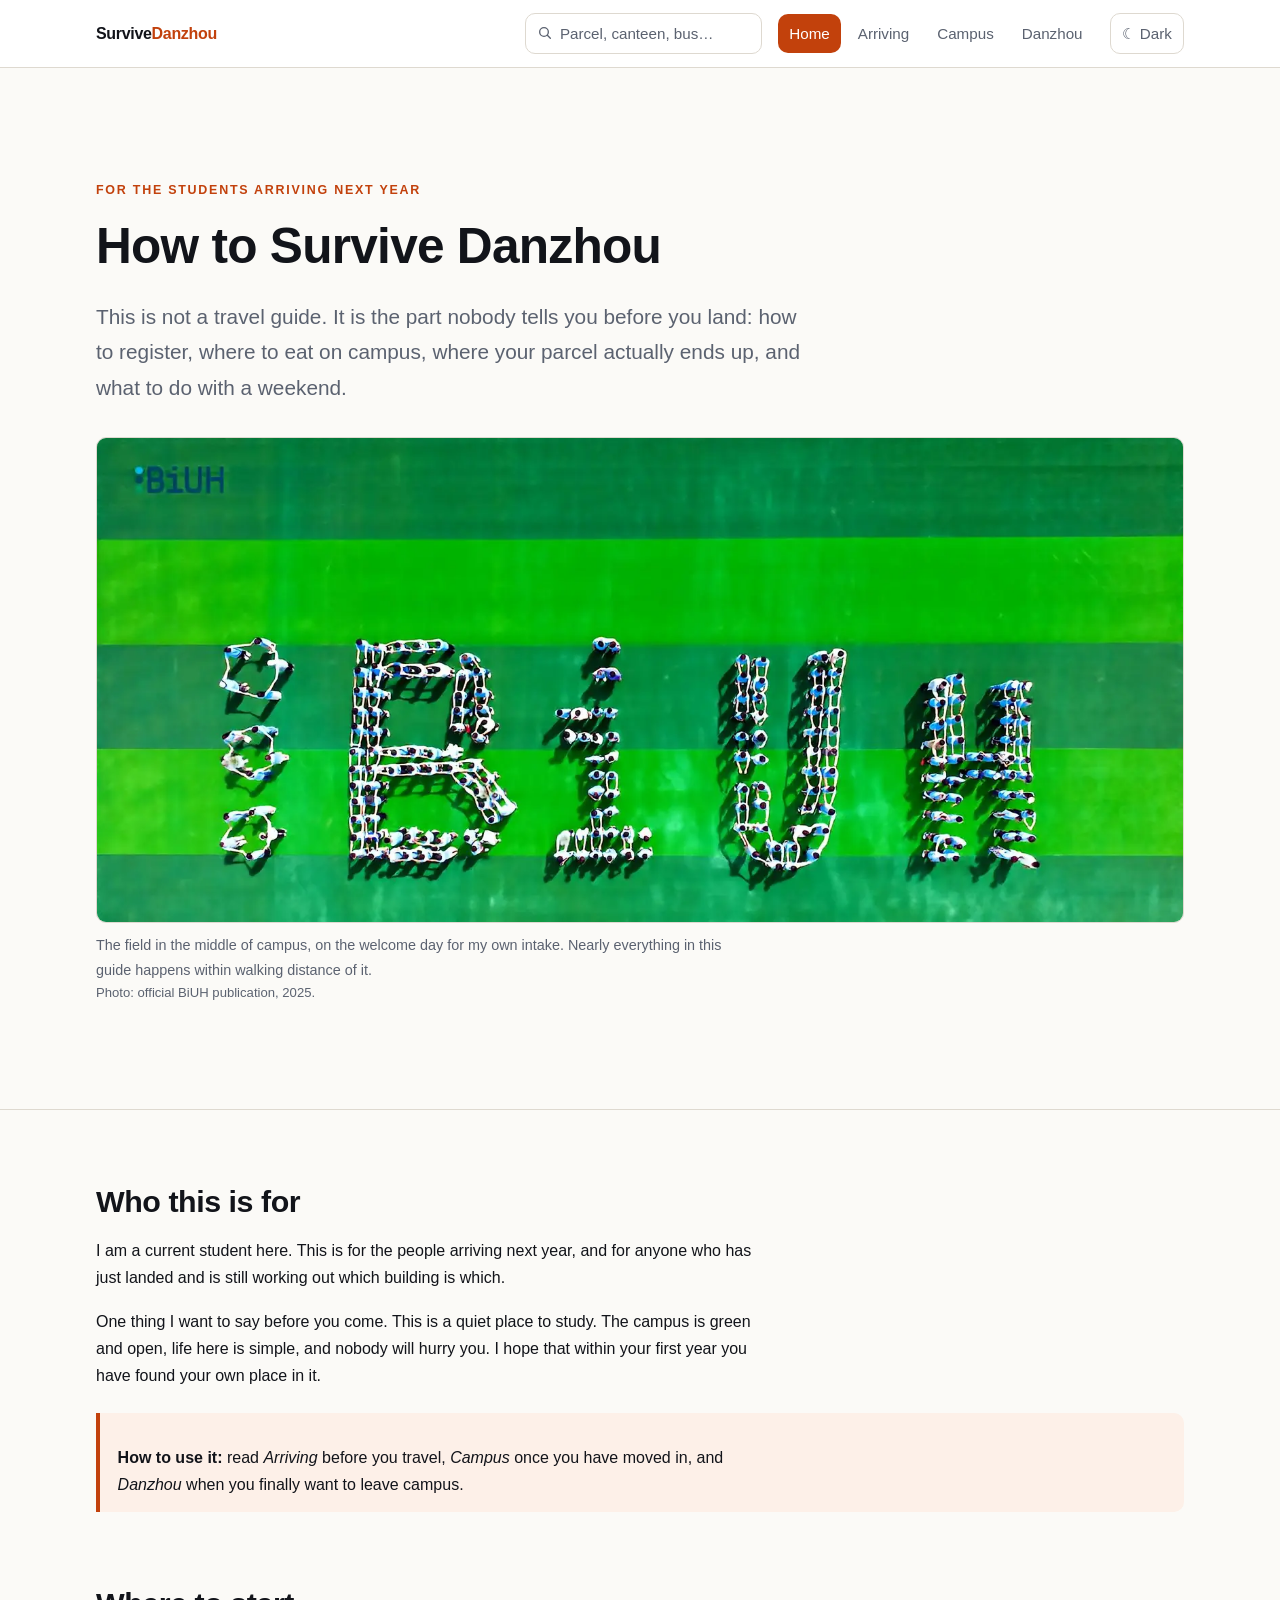
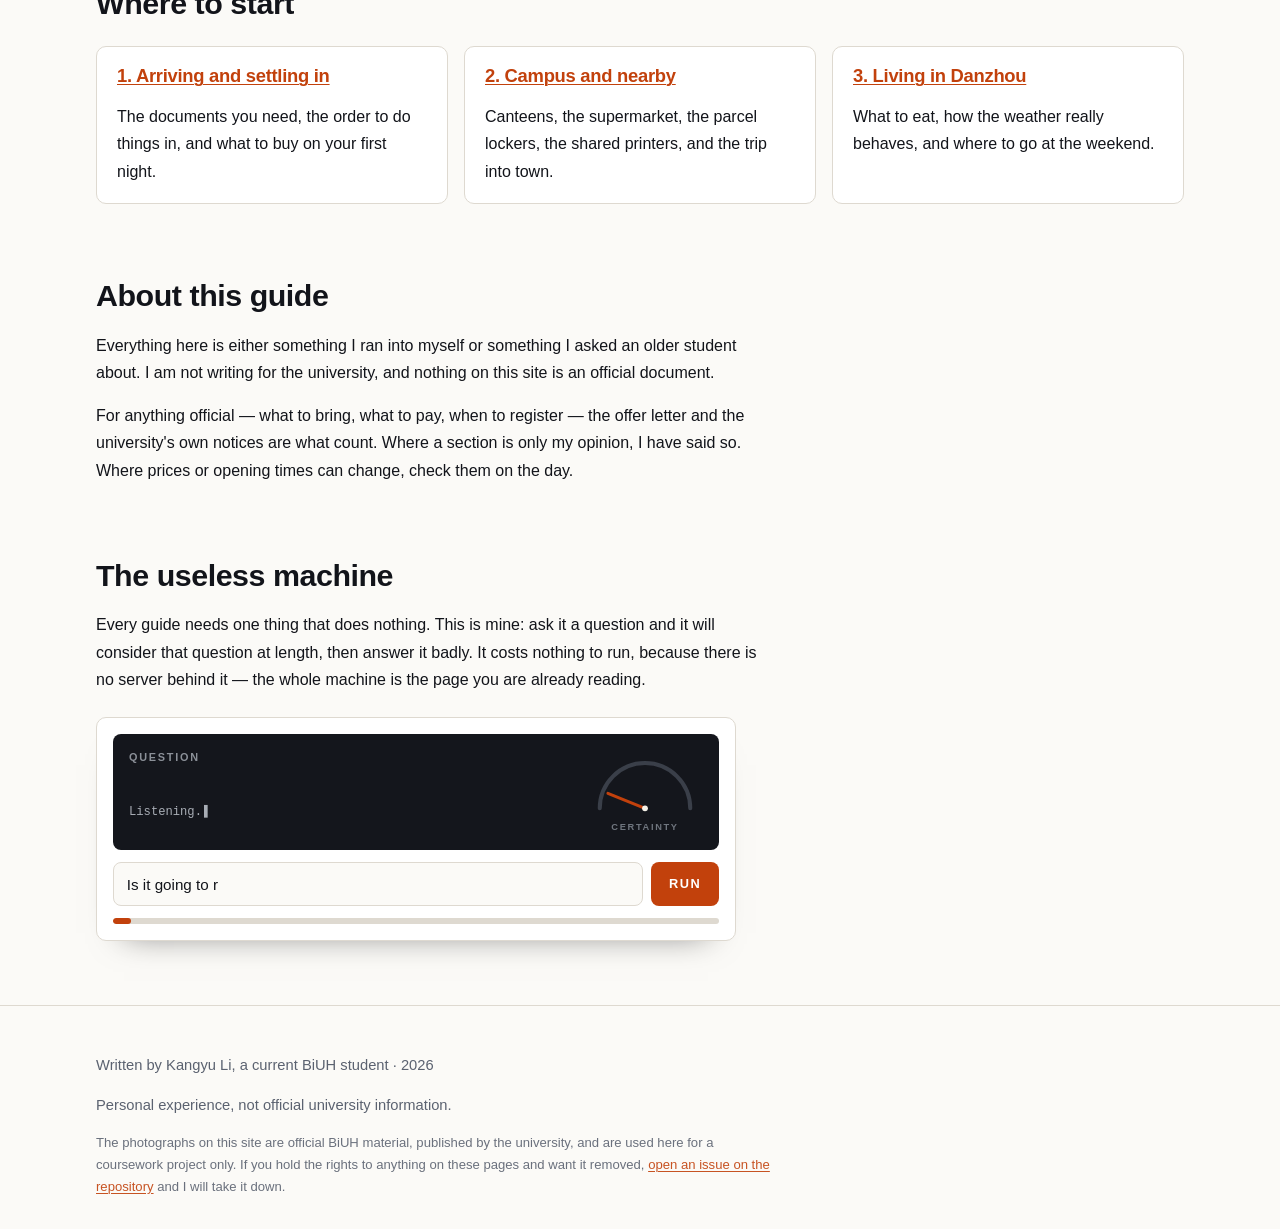
==== commit 8a438d91: "feat: a useless machine at the foot of the home page A question goes in, an answer that helps nobody" ====
--- a/index.html
+++ b/index.html
@@ -115,6 +115,44 @@
       <p>For anything official — what to bring, what to pay, when to register — the offer letter and the university's own notices are what count. Where a section is only my opinion, I have said so. Where prices or opening times can change, check them on the day.</p>
     </section>
 
+    <section aria-labelledby="machine" hidden data-machine-section>
+      <h2 id="machine">The useless machine</h2>
+      <p>Every guide needs one thing that does nothing. This is mine: ask it a question and it will consider that question at length, then answer it badly. It costs nothing to run, because there is no server behind it — the whole machine is the page you are already reading.</p>
+
+      <div class="machine" data-machine data-state="idle">
+        <div class="machine__screen">
+          <div>
+            <p class="machine__label">Question</p>
+            <p class="machine__q" data-mq>Ready.</p>
+            <p class="machine__status" data-ms>Standing by.</p>
+          </div>
+          <div class="machine__gauge" aria-hidden="true">
+            <svg viewBox="0 0 200 120">
+              <path class="machine__track" d="M22 104 A78 78 0 0 1 178 104"></path>
+              <line class="machine__needle" x1="100" y1="104" x2="100" y2="35"></line>
+              <circle class="machine__pin" cx="100" cy="104" r="5"></circle>
+            </svg>
+            <p class="machine__gauge-label">Certainty</p>
+          </div>
+        </div>
+
+        <div class="machine__controls">
+          <label class="sr-only" for="machine-q">Type a question for the machine</label>
+          <input id="machine-q" class="machine__input" type="text" placeholder="Type a question…" autocomplete="off" spellcheck="false" maxlength="64">
+          <button class="machine__run" type="button" data-mrun>Run</button>
+        </div>
+
+        <div class="machine__meter" aria-hidden="true"><span data-mbar></span></div>
+
+        <div class="machine__slot">
+          <div class="machine__slip">
+            <p class="machine__slip-label">Answer</p>
+            <p class="machine__answer" data-ma role="status" aria-live="polite"></p>
+          </div>
+        </div>
+      </div>
+    </section>
+
   </div>
 </main>
 
@@ -129,5 +167,6 @@
 <script src="js/header.js"></script>
 <script src="js/theme.js"></script>
 <script src="js/search.js"></script>
+<script src="js/machine.js"></script>
 </body>
 </html>
--- a/css/style.css
+++ b/css/style.css
@@ -532,6 +532,259 @@
   .site-nav a { padding-inline: .5rem; }
 }
 
+/* ---- 4c. The useless machine -----------------------------------------
+   A toy at the foot of the home page: one question, one lever, one answer
+   that helps nobody. js/machine.js drives it; without JavaScript the
+   whole block stays hidden, and the page still reads. */
+
+.machine {
+  --screen: #14161c;
+  --screen-ink: #f5f1e8;
+  --screen-dim: #a8adb5;
+
+  max-width: 40rem;
+  margin: 1.5rem 0 0;
+  padding: 1rem;
+  background: var(--card);
+  border: 1px solid var(--line);
+  border-radius: var(--radius);
+  box-shadow: 0 20px 32px -28px rgb(0 0 0 / .55);
+}
+
+/* the readout */
+.machine__screen {
+  display: grid;
+  grid-template-columns: minmax(0, 1fr) 116px;
+  gap: .75rem;
+  padding: .9rem 1rem;
+  border-radius: 8px;
+  background: var(--screen);
+}
+
+.machine__label,
+.machine__slip-label {
+  margin: 0;
+  font-size: .68rem;
+  font-weight: 600;
+  letter-spacing: .16em;
+  text-transform: uppercase;
+  color: #8b9098;
+}
+
+.machine__q {
+  margin: .35rem 0 0;
+  min-height: 1.35em;
+  max-width: none;
+  font-family: ui-monospace, SFMono-Regular, Menlo, Consolas, "Liberation Mono", monospace;
+  font-size: 1.05rem;
+  line-height: 1.35;
+  color: var(--screen-ink);
+  overflow-wrap: anywhere;
+}
+
+.machine__status {
+  margin: .45rem 0 0;
+  max-width: none;
+  font-family: ui-monospace, SFMono-Regular, Menlo, Consolas, "Liberation Mono", monospace;
+  font-size: .76rem;
+  color: var(--screen-dim);
+}
+
+.machine__status::after {
+  content: "\258C";              /* ▌ — a cursor, so it looks switched on */
+  margin-left: 2px;
+  animation: machine-blink 1.1s steps(1) infinite;
+}
+
+/* the dial */
+.machine__gauge {
+  display: flex;
+  flex-direction: column;
+  align-items: center;
+  justify-content: center;
+  gap: 2px;
+}
+
+.machine__gauge svg { display: block; width: 100%; height: auto; }
+
+.machine__track {
+  fill: none;
+  stroke: #3a3f49;
+  stroke-width: 7;
+  stroke-linecap: round;
+}
+
+.machine__needle {
+  stroke: var(--accent);
+  stroke-width: 5;
+  stroke-linecap: round;
+  transform: rotate(-68deg);
+  transform-origin: 100px 104px;
+  transition: transform .45s cubic-bezier(.2, .7, .2, 1);
+}
+
+.machine__pin { fill: var(--screen-ink); }
+
+.machine__gauge-label {
+  margin: 0;
+  font-size: .58rem;
+  font-weight: 600;
+  letter-spacing: .18em;
+  text-transform: uppercase;
+  color: #6f757e;
+}
+
+/* input + lever */
+.machine__controls {
+  display: flex;
+  gap: .5rem;
+  margin-top: .75rem;
+}
+
+.machine__input {
+  flex: 1 1 auto;
+  min-width: 0;
+  height: 2.75rem;
+  padding: 0 .8rem;
+  border: 1px solid var(--line);
+  border-radius: 8px;
+  background: var(--paper);
+  color: var(--ink);
+  font: inherit;
+  font-size: .95rem;
+}
+
+.machine__input::placeholder { color: var(--dim); opacity: 1; }
+
+.machine__input:focus {
+  border-color: var(--accent);
+  outline: 2px solid var(--accent);
+  outline-offset: 2px;
+}
+
+.machine__run {
+  flex: 0 0 auto;
+  height: 2.75rem;
+  padding: 0 1.1rem;
+  border: 0;
+  border-radius: 8px;
+  background: var(--accent);
+  color: var(--on-accent);
+  font: inherit;
+  font-size: .8rem;
+  font-weight: 700;
+  letter-spacing: .12em;
+  text-transform: uppercase;
+  cursor: pointer;
+  transition: background-color .15s;
+}
+
+.machine__run:hover { background: var(--ink); }
+.machine__run:active { transform: translateY(1px); }
+
+.machine__meter {
+  height: 6px;
+  margin-top: .75rem;
+  border-radius: 99px;
+  background: var(--line);
+  overflow: hidden;
+}
+
+.machine__meter span {
+  display: block;
+  height: 100%;
+  width: 3%;
+  border-radius: 99px;
+  background: var(--accent);
+  transition: width .3s ease;
+}
+
+/* the slip the answer is printed on */
+.machine__slot {
+  height: 0;
+  overflow: hidden;
+  transition: height .4s cubic-bezier(.2, .8, .2, 1);
+}
+
+.machine__slip {
+  margin-top: .75rem;
+  padding: .8rem 1rem .9rem;
+  background: var(--paper);
+  border: 1px solid var(--line);
+  border-top: 2px dashed var(--line);
+  border-radius: 0 0 8px 8px;
+  transform: translateY(-102%);
+  transition: transform .45s cubic-bezier(.2, .8, .2, 1);
+}
+
+.machine__answer {
+  margin: .25rem 0 0;
+  max-width: none;
+  font-family: Georgia, "Iowan Old Style", "Times New Roman", serif;
+  font-size: 1.15rem;
+  line-height: 1.3;
+  color: var(--ink);
+}
+
+/* ---- what the machine does while it thinks ---- */
+
+.machine[data-state="thinking"] .machine__gauge svg,
+.machine[data-state="thinking"] .machine__meter span { will-change: transform; }
+
+.machine[data-state="thinking"] .machine__needle {
+  animation: machine-swing .82s ease-in-out infinite;
+}
+
+.machine[data-state="thinking"] .machine__meter span {
+  animation: machine-fill 2.2s linear infinite;
+}
+
+.machine[data-state="thinking"] .machine__q {
+  animation: machine-blur .5s steps(2) infinite;
+}
+
+.machine[data-state="answering"] .machine__needle {
+  transform: rotate(74deg);
+  transition: transform .3s cubic-bezier(.2, .9, .3, 1.3);
+}
+
+.machine[data-state="answering"] .machine__meter span { width: 100%; }
+
+.machine[data-state="answering"] .machine__slot { height: 5.9rem; }
+.machine[data-state="answering"] .machine__slip { transform: none; }
+
+@keyframes machine-blink { 50% { opacity: 0; } }
+
+@keyframes machine-swing {
+  0%   { transform: rotate(-72deg); }
+  18%  { transform: rotate(58deg); }
+  36%  { transform: rotate(-28deg); }
+  55%  { transform: rotate(42deg); }
+  72%  { transform: rotate(-52deg); }
+  88%  { transform: rotate(14deg); }
+  100% { transform: rotate(-72deg); }
+}
+
+@keyframes machine-fill {
+  0%   { width: 3%; }
+  12%  { width: 36%; }
+  24%  { width: 19%; }
+  40%  { width: 64%; }
+  52%  { width: 47%; }
+  70%  { width: 89%; }
+  82%  { width: 71%; }
+  100% { width: 96%; }
+}
+
+@keyframes machine-blur {
+  50% { opacity: .55; }
+}
+
+@media (max-width: 30rem) {
+  .machine__screen { grid-template-columns: minmax(0, 1fr); }
+  .machine__gauge { display: none; }
+}
+
 /* ---- 5. Page-specific ---- */
 .toc {
   background: var(--card);
